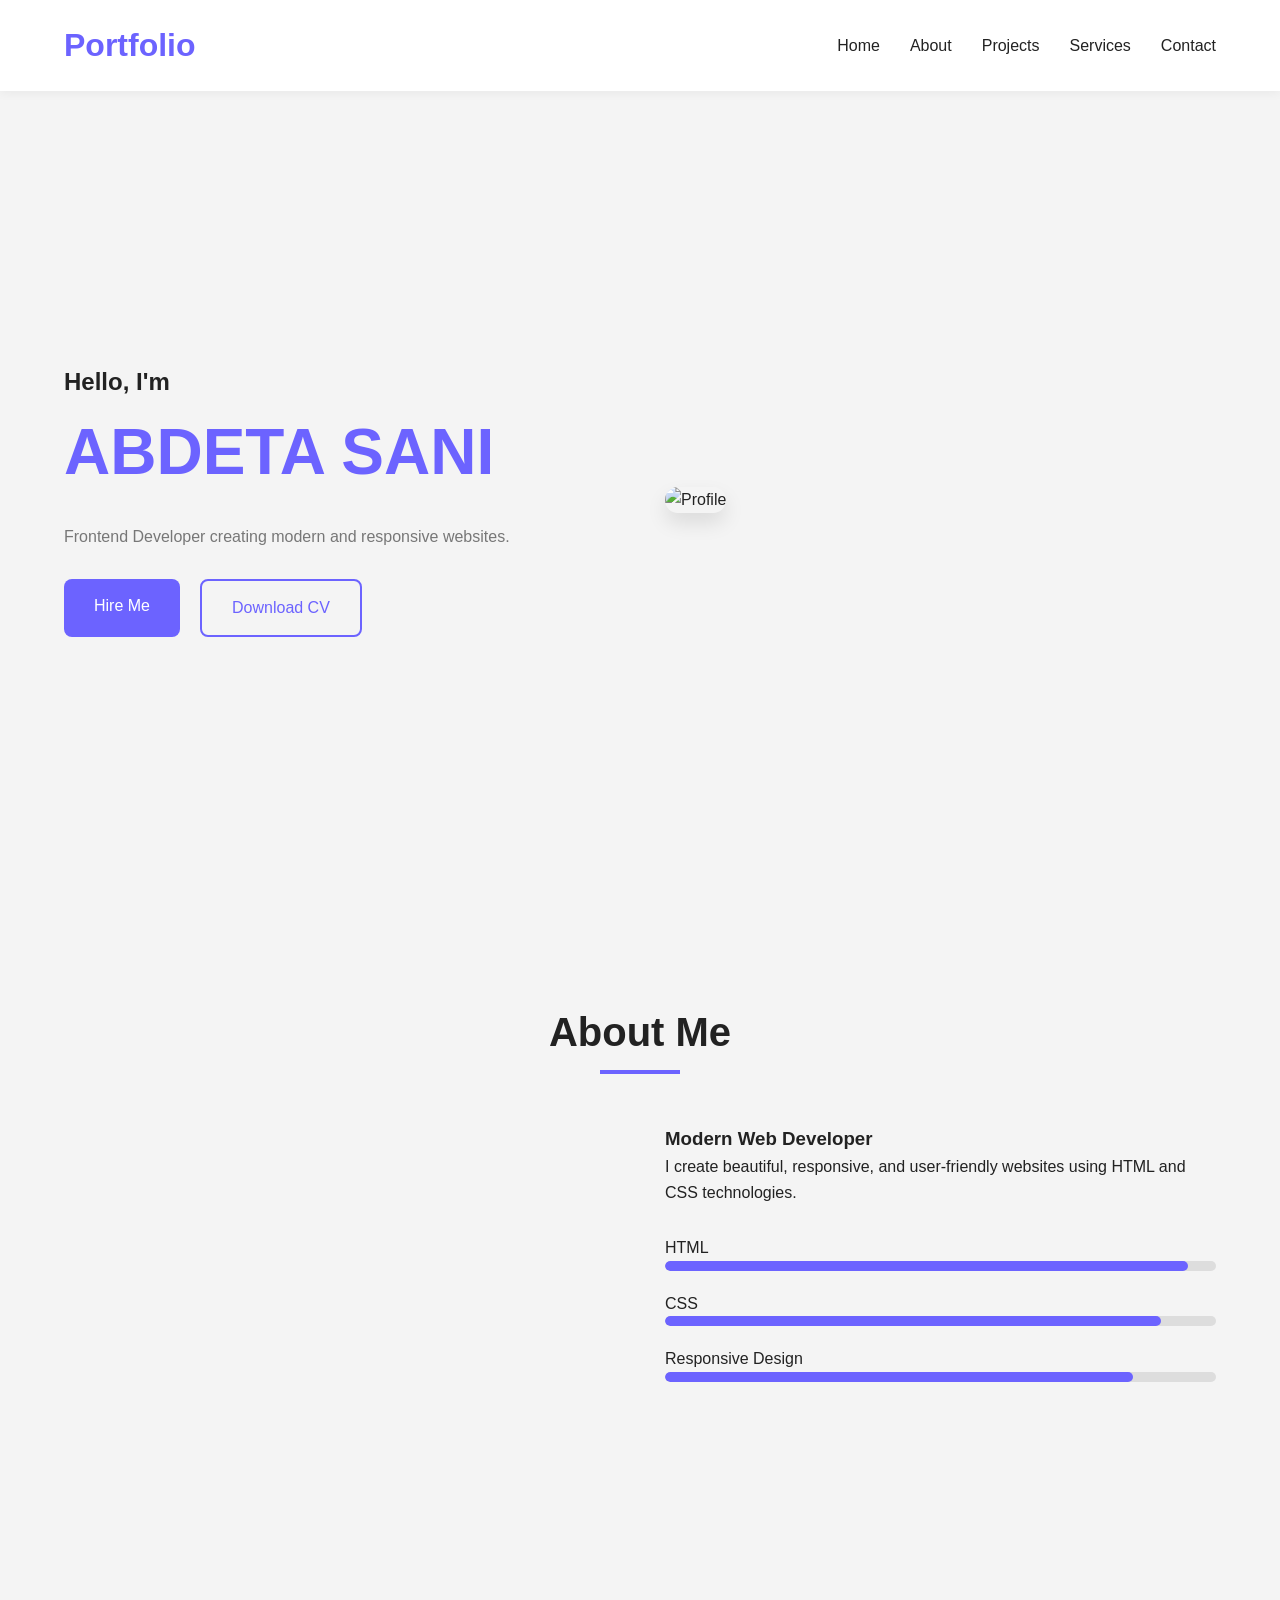
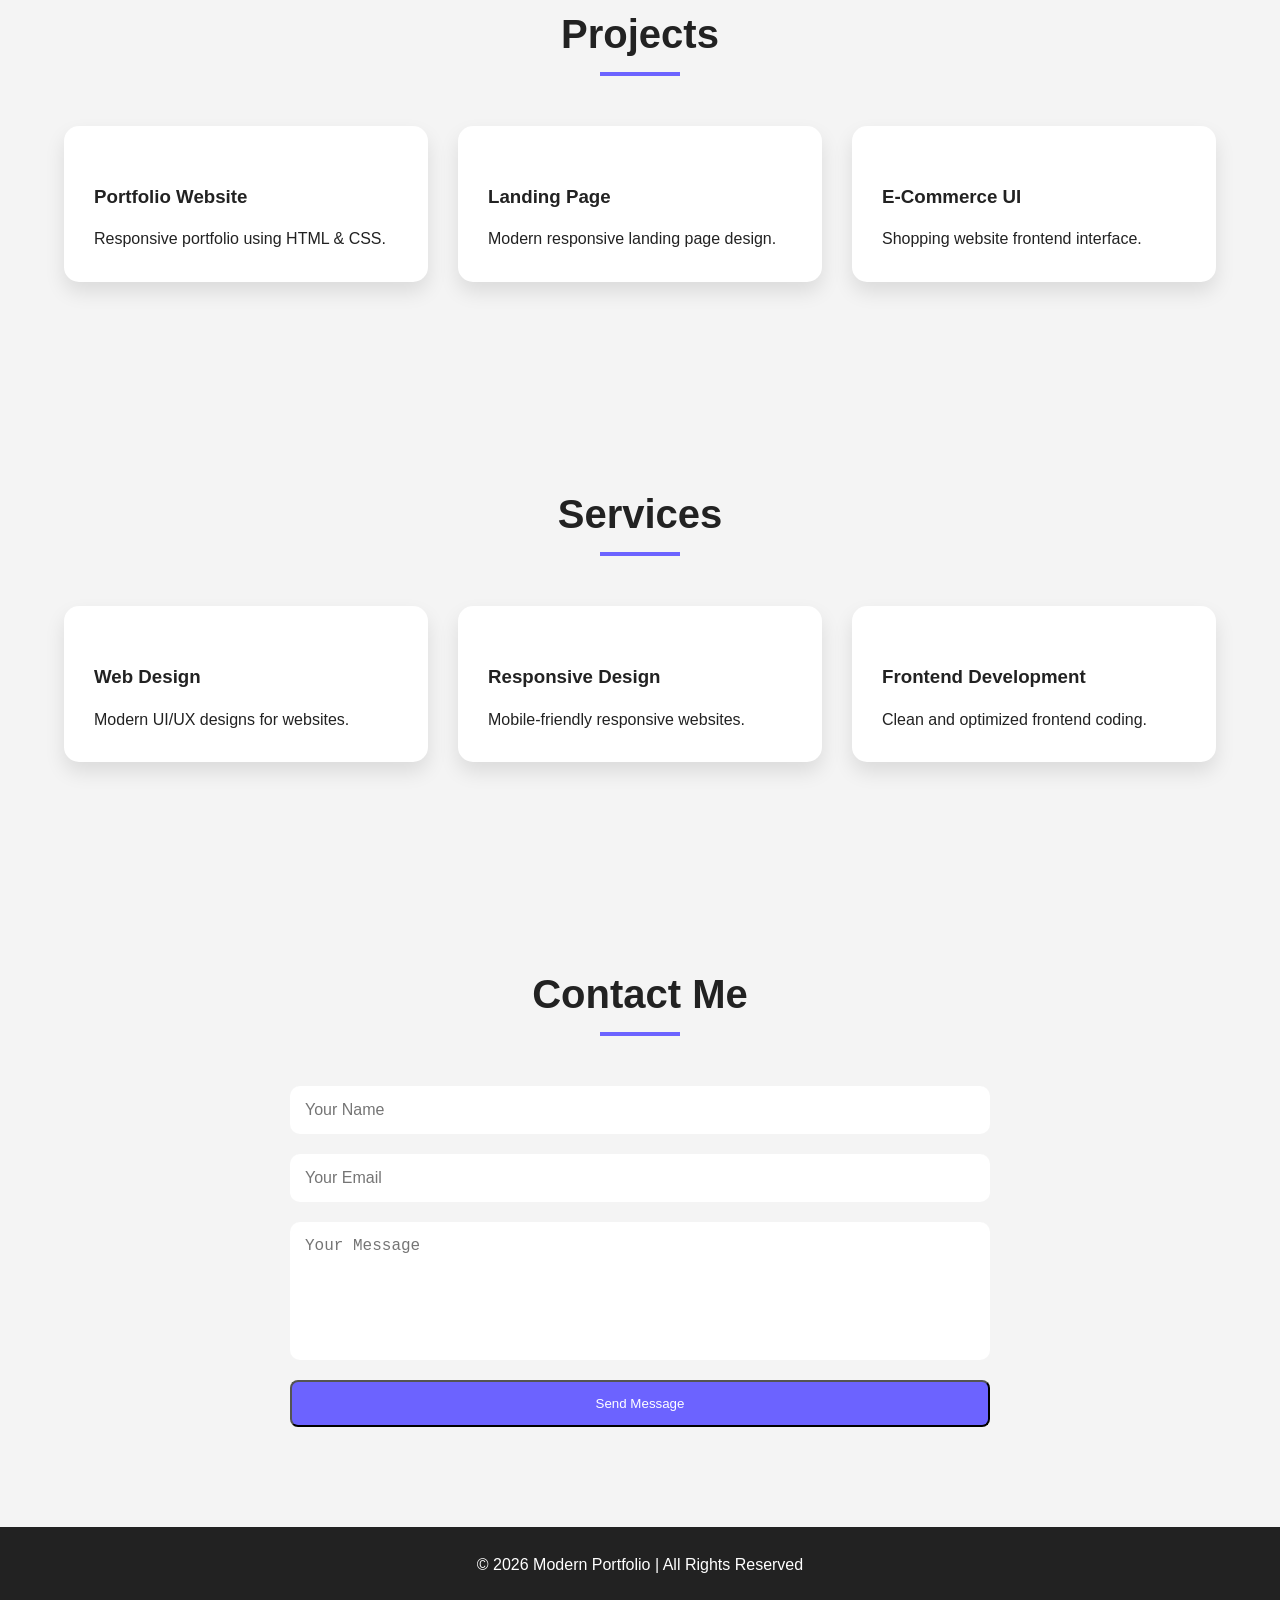
==== index.html @ 4d77610b "Add files via upload" ====
<!DOCTYPE html>
<html lang="en">
<head>
  <meta charset="UTF-8" />
  <meta name="viewport" content="width=device-width, initial-scale=1.0"/>
  <title>Modern Portfolio</title>

  <link rel="stylesheet" href="style.css">
</head>
<body>

  <!-- HEADER -->
  <header class="header">
    <div class="container nav-container">

      <h1 class="logo">Portfolio</h1>

      <nav>
        <ul class="nav-links">
          <li><a href="#home">Home</a></li>
          <li><a href="#about">About</a></li>
          <li><a href="#projects">Projects</a></li>
          <li><a href="#services">Services</a></li>
          <li><a href="#contact">Contact</a></li>
        </ul>
      </nav>

    </div>
  </header>

  <!-- HERO SECTION -->
  <section class="hero" id="home">

    <div class="container hero-grid">

      <div class="hero-text">
        <h2>Hello, I'm</h2>
        <h1>ABDETA SANI</h1>
        <p>
          Frontend Developer creating modern and responsive websites.
        </p>

        <div class="hero-buttons">
          <a href="#" class="btn">Hire Me</a>
          <a href="#" class="btn btn-outline">Download CV</a>
        </div>
      </div>

      <div class="hero-image">
        <img src="image/profile.png"width="200px" alt="Profile"/>
      </div>

    </div>

  </section>

  <!-- ABOUT -->
  <section class="about section" id="about">

    <div class="container">

      <h2 class="section-title">About Me</h2>

      <div class="about-grid">

        <div>
          <img src="image/profile.png" alt="">
        </div>

        <div class="about-content">
          <h3>Modern Web Developer</h3>

          <p>
            I create beautiful, responsive, and user-friendly websites
            using HTML and CSS technologies.
          </p>

          <div class="skills">

            <div class="skill">
              <p>HTML</p>
              <div class="progress">
                <span style="width:95%"></span>
              </div>
            </div>

            <div class="skill">
              <p>CSS</p>
              <div class="progress">
                <span style="width:90%"></span>
              </div>
            </div>

            <div class="skill">
              <p>Responsive Design</p>
              <div class="progress">
                <span style="width:85%"></span>
              </div>
            </div>

          </div>

        </div>

      </div>

    </div>

  </section>

  <!-- PROJECTS -->
  <section class="projects section" id="projects">

    <div class="container">

      <h2 class="section-title">Projects</h2>

      <div class="project-grid">

        <div class="card">
           <div>
          <img src="image/project1.jpg/project1.png"width="200px" alt="">
        </div>
  
          <h3>Portfolio Website</h3>
          <p>Responsive portfolio using HTML & CSS.</p>
        </div>

        <div class="card">
             <div>
          <img src="image/project2.png/project2.avif"width="200px" alt="">
        </div>

          <h3>Landing Page</h3>
          <p>Modern responsive landing page design.</p>
        </div>

        <div class="card">
           <div>
          <img src="image/project3.png/project3.jpg"width="200px" alt="">
        </div>
          <h3>E-Commerce UI</h3>
          <p>Shopping website frontend interface.</p>
        </div>

      </div>

    </div>

  </section>

  <!-- SERVICES -->
  <section class="services section" id="services">

    <div class="container">

      <h2 class="section-title">Services</h2>

      <div class="service-grid">

        <div class="card">
           <div>
          <img src="image/prof.png/proj.jpg"width="200px" alt="">
        </div>
          <h3>Web Design</h3>
          <p>Modern UI/UX designs for websites.</p>
        </div>

        <div class="card">
           <div>
          <img src="image/prof1.png/prof.webp"width="200px" alt="">
        </div>
          <h3>Responsive Design</h3>
        
          <p>Mobile-friendly responsive websites.</p>
        </div>

        <div class="card">
            <div>
          <img src="image/prof2.png/porx.jpg"width="200px" alt="">
        </div>
          <h3>Frontend Development</h3>
          <p>Clean and optimized frontend coding.</p>
        </div>

      </div>

    </div>

  </section>

  <!-- CONTACT -->
  <section class="contact section" id="contact">

    <div class="container">

      <h2 class="section-title">Contact Me</h2>

      <form class="contact-form">

        <input type="text" placeholder="Your Name">
        <input type="email" placeholder="Your Email">
        <textarea rows="6" placeholder="Your Message"></textarea>

        <button type="submit" class="btn">
          Send Message
        </button>

      </form>

    </div>

  </section>

  <!-- FOOTER -->
  <footer class="footer">
    <p>© 2026 Modern Portfolio | All Rights Reserved</p>
  </footer>

</body>
</html>
---- style.css ----
/* =========================
   CSS VARIABLES
========================= */

:root{
  --primary-color:#6c63ff;
  --secondary-color:#4b47c5;
  --dark-color:#222;
  --light-color:#f4f4f4;
  --white:#fff;
  --gray:#777;

  --transition:0.3s ease;

  --shadow:
    0 10px 20px rgba(0,0,0,0.1);
}

/* =========================
   RESET
========================= */

*{
  margin:0;
  padding:0;
  box-sizing:border-box;
}

html{
  scroll-behavior:smooth;
}

body{
  font-family:Arial, Helvetica, sans-serif;
  background:var(--light-color);
  color:var(--dark-color);
  line-height:1.6;
}

/* =========================
   GLOBAL COMPONENTS
========================= */

.container{
  width:90%;
  max-width:1200px;
  margin:auto;
}

.section{
  padding:100px 0;
}

.section-title{
  text-align:center;
  font-size:2.5rem;
  margin-bottom:60px;
  position:relative;
}

.section-title::after{
  content:'';
  width:80px;
  height:4px;
  background:var(--primary-color);
  position:absolute;
  bottom:-10px;
  left:50%;
  transform:translateX(-50%);
}

.btn{
  display:inline-block;
  padding:14px 30px;
  background:var(--primary-color);
  color:var(--white);
  text-decoration:none;
  border-radius:8px;
  transition:var(--transition);
}

.btn:hover{
  background:var(--secondary-color);
  transform:translateY(-5px);
}

.btn-outline{
  background:transparent;
  border:2px solid var(--primary-color);
  color:var(--primary-color);
}

.btn-outline:hover{
  background:var(--primary-color);
  color:var(--white);
}

/* =========================
   HEADER
========================= */

.header{
  width:100%;
  background:var(--white);
  position:fixed;
  top:0;
  left:0;
  z-index:1000;
  box-shadow:0 2px 10px rgba(0,0,0,0.05);
}

.nav-container{
  display:flex;
  justify-content:space-between;
  align-items:center;
  padding:20px 0;
}

.logo{
  color:var(--primary-color);
}

.nav-links{
  display:flex;
  gap:30px;
  list-style:none;
}

.nav-links a{
  text-decoration:none;
  color:var(--dark-color);
  transition:var(--transition);
}

.nav-links a:hover{
  color:var(--primary-color);
}

/* =========================
   HERO SECTION
========================= */

.hero{
  min-height:100vh;
  display:flex;
  align-items:center;
  padding-top:100px;
}

.hero-grid{
  display:grid;
  grid-template-columns:repeat(2,1fr);
  gap:50px;
  align-items:center;
}

.hero-text h1{
  font-size:4rem;
  color:var(--primary-color);
}

.hero-text p{
  margin:20px 0;
  color:var(--gray);
}

.hero-buttons{
  display:flex;
  gap:20px;
  margin-top:30px;
}

.hero-image img{
  width:100%;
  border-radius:20px;
  animation:float 4s ease-in-out infinite;
  box-shadow:var(--shadow);
}

/* Animation */

@keyframes float{
  0%{
    transform:translateY(0);
  }
  50%{
    transform:translateY(-15px);
  }
  100%{
    transform:translateY(0);
  }
}

/* =========================
   ABOUT SECTION
========================= */

.about-grid{
  display:grid;
  grid-template-columns:1fr 1fr;
  gap:50px;
  align-items:center;
}

.about-grid img{
  width:100%;
  border-radius:20px;
}

.skills{
  margin-top:30px;
}

.skill{
  margin-bottom:20px;
}

.progress{
  width:100%;
  height:10px;
  background:#ddd;
  border-radius:20px;
  overflow:hidden;
}

.progress span{
  display:block;
  height:100%;
  background:var(--primary-color);
  border-radius:20px;
}

/* =========================
   PROJECTS
========================= */

.project-grid{
  display:grid;
  grid-template-columns:
    repeat(auto-fit,minmax(250px,1fr));
  gap:30px;
}

/* CARD COMPONENT */

.card{
  background:var(--white);
  padding:30px;
  border-radius:15px;
  box-shadow:var(--shadow);
  transition:var(--transition);
}

.card:hover{
  transform:translateY(-10px);
}

.card h3{
  margin-bottom:15px;
}

/* =========================
   SERVICES
========================= */

.service-grid{
  display:grid;
  grid-template-columns:
    repeat(auto-fit,minmax(250px,1fr));
  gap:30px;
}

/* =========================
   CONTACT
========================= */

.contact-form{
  max-width:700px;
  margin:auto;

  display:flex;
  flex-direction:column;
  gap:20px;
}

.contact-form input,
.contact-form textarea{
  padding:15px;
  border:none;
  border-radius:10px;
  outline:none;
  font-size:1rem;
}

.contact-form textarea{
  resize:none;
}

/* =========================
   FOOTER
========================= */

.footer{
  background:var(--dark-color);
  color:var(--white);
  text-align:center;
  padding:25px;
}

/* =========================
   RESPONSIVE DESIGN
========================= */

@media(max-width:992px){

  .hero-grid,
  .about-grid{
    grid-template-columns:1fr;
    text-align:center;
  }

  .hero-buttons{
    justify-content:center;
  }

}

@media(max-width:768px){

  .nav-container{
    flex-direction:column;
    gap:20px;
  }

  .nav-links{
    flex-wrap:wrap;
    justify-content:center;
    gap:15px;
  }

  .hero-text h1{
    font-size:3rem;
  }

  .section-title{
    font-size:2rem;
  }

}

@media(max-width:500px){

  .hero-text h1{
    font-size:2.3rem;
  }

  .btn{
    padding:12px 20px;
  }

  .section{
    padding:70px 0;
  }

}
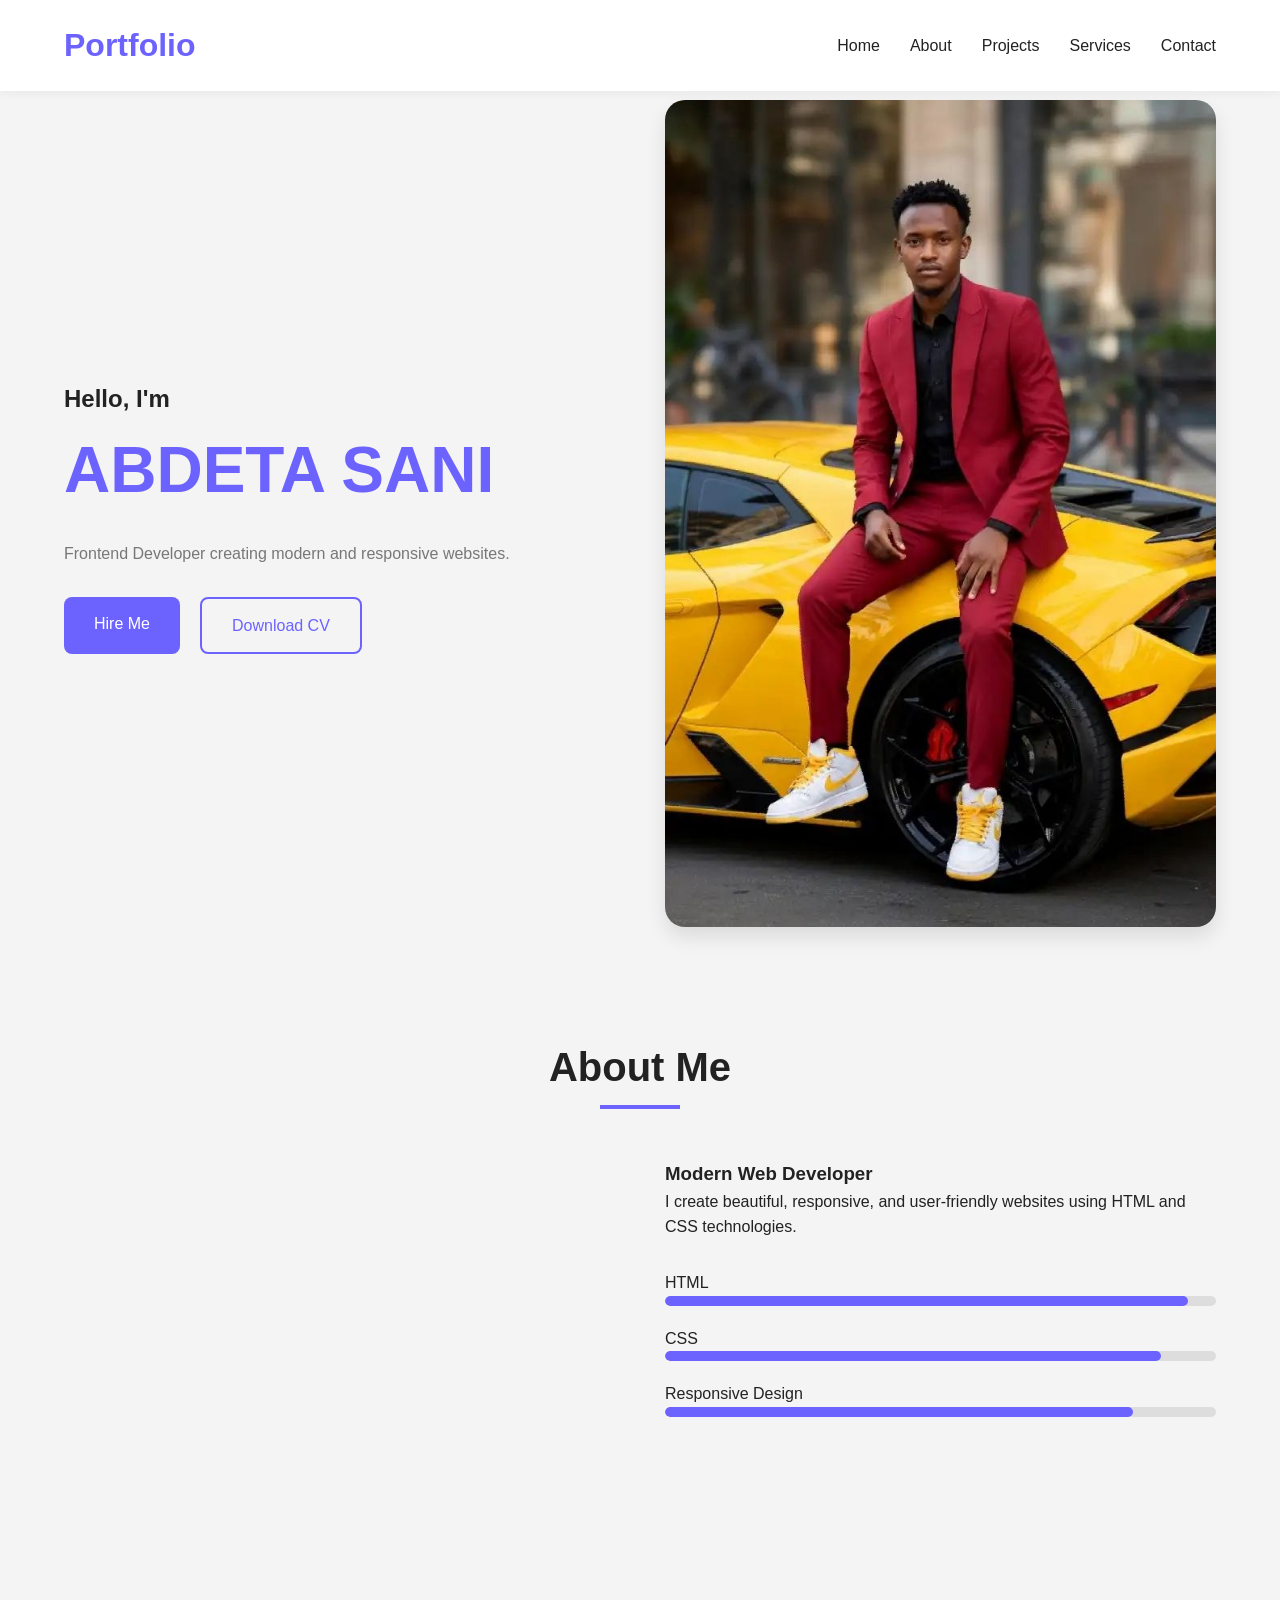
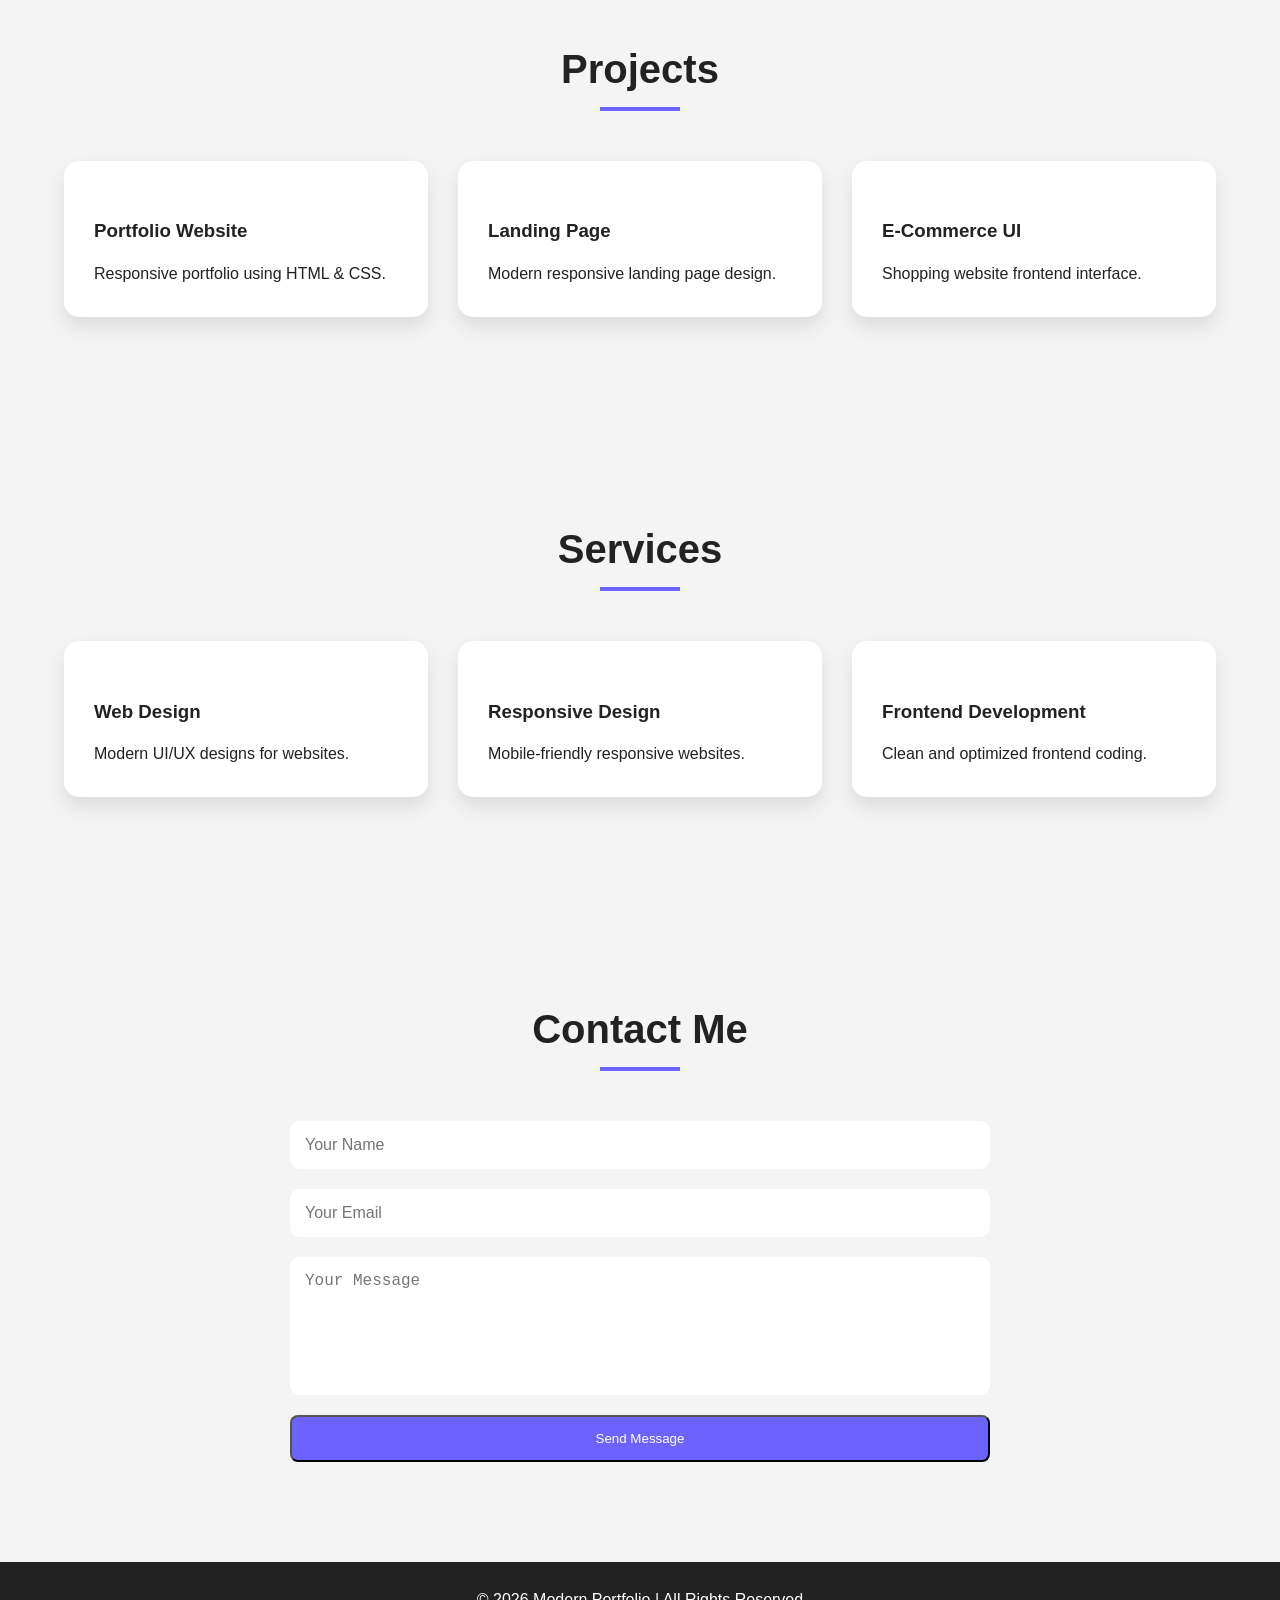
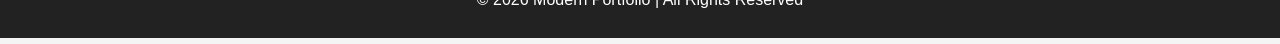
==== commit 215ae587: "Update index.html Signed-off-by: abdisani65-commits <abdisani65@gmail.com>" ====
--- a/index.html
+++ b/index.html
@@ -47,7 +47,7 @@
       </div>
 
       <div class="hero-image">
-        <img src="image/profile.png"width="200px" alt="Profile"/>
+        <img src="profile.png"width="200px" alt="Profile"/>
       </div>
 
     </div>
@@ -218,4 +218,4 @@
   </footer>
 
 </body>
-</html>+</html>
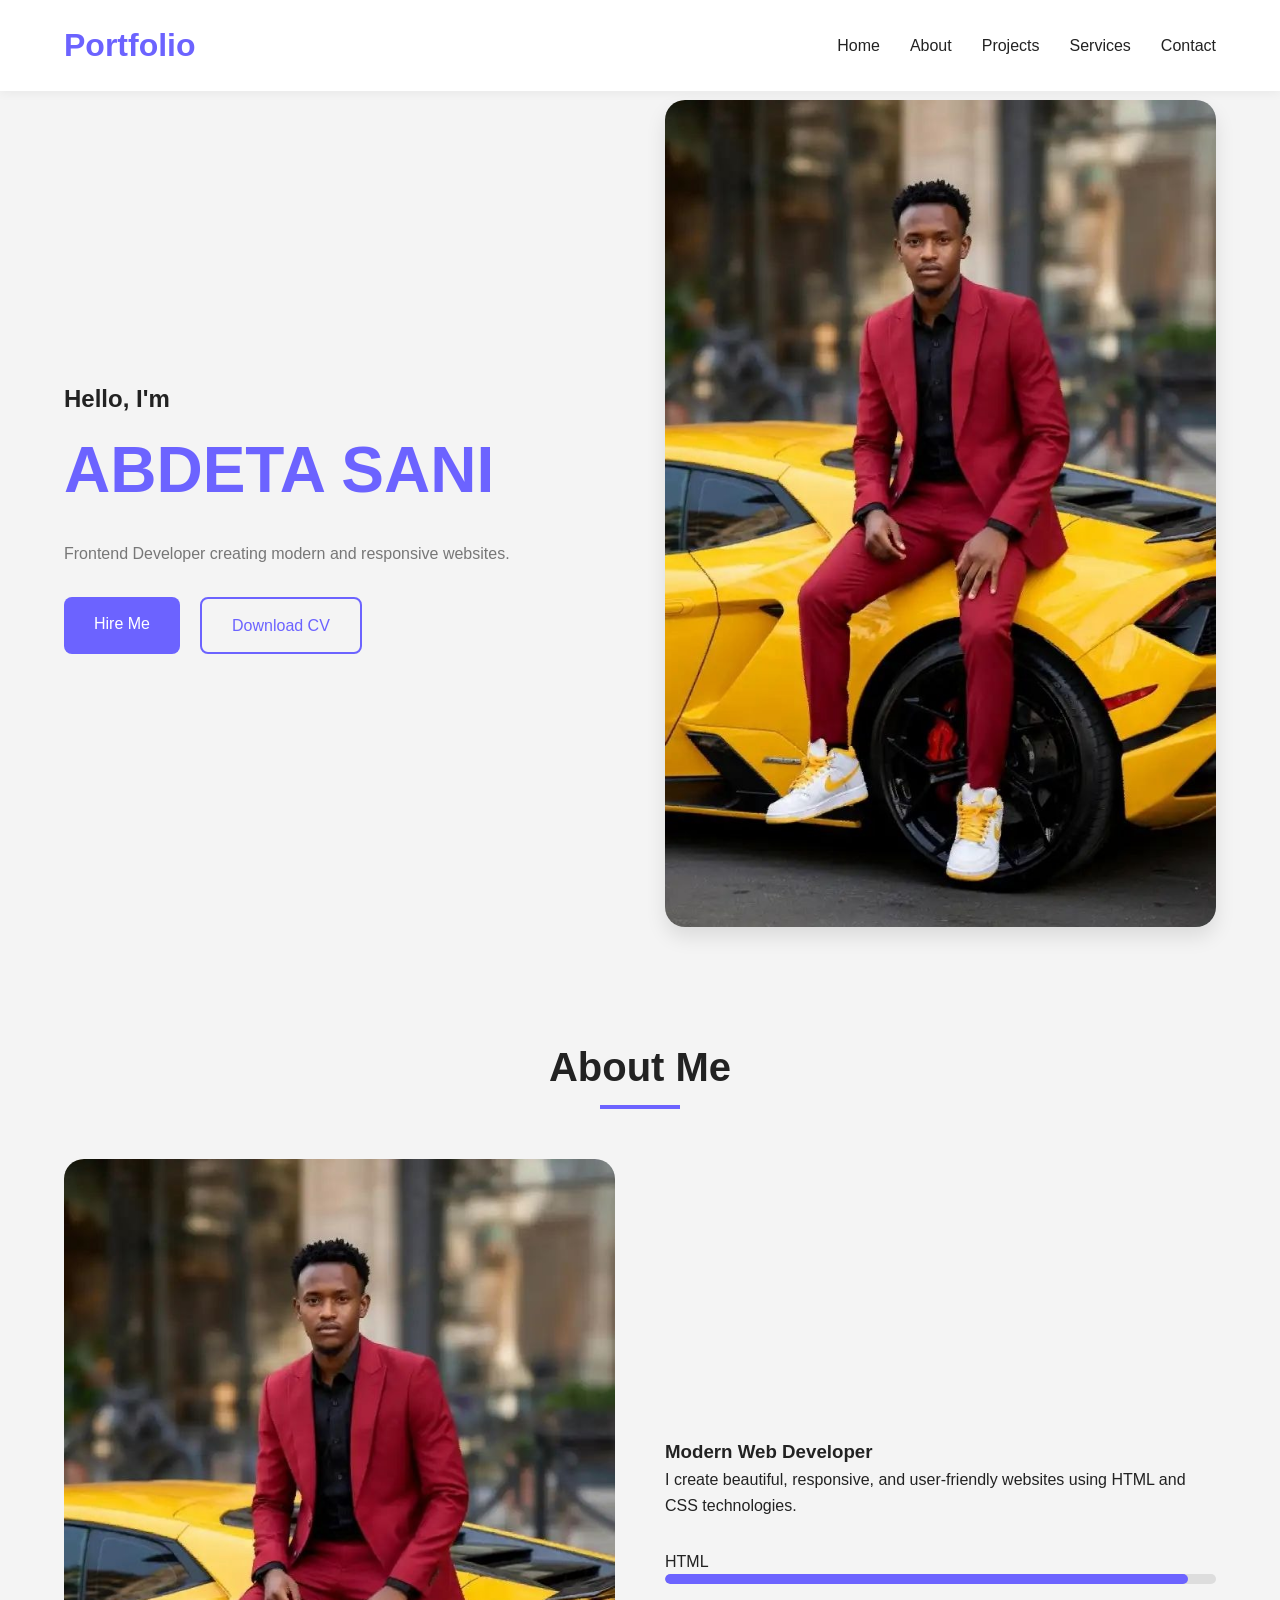
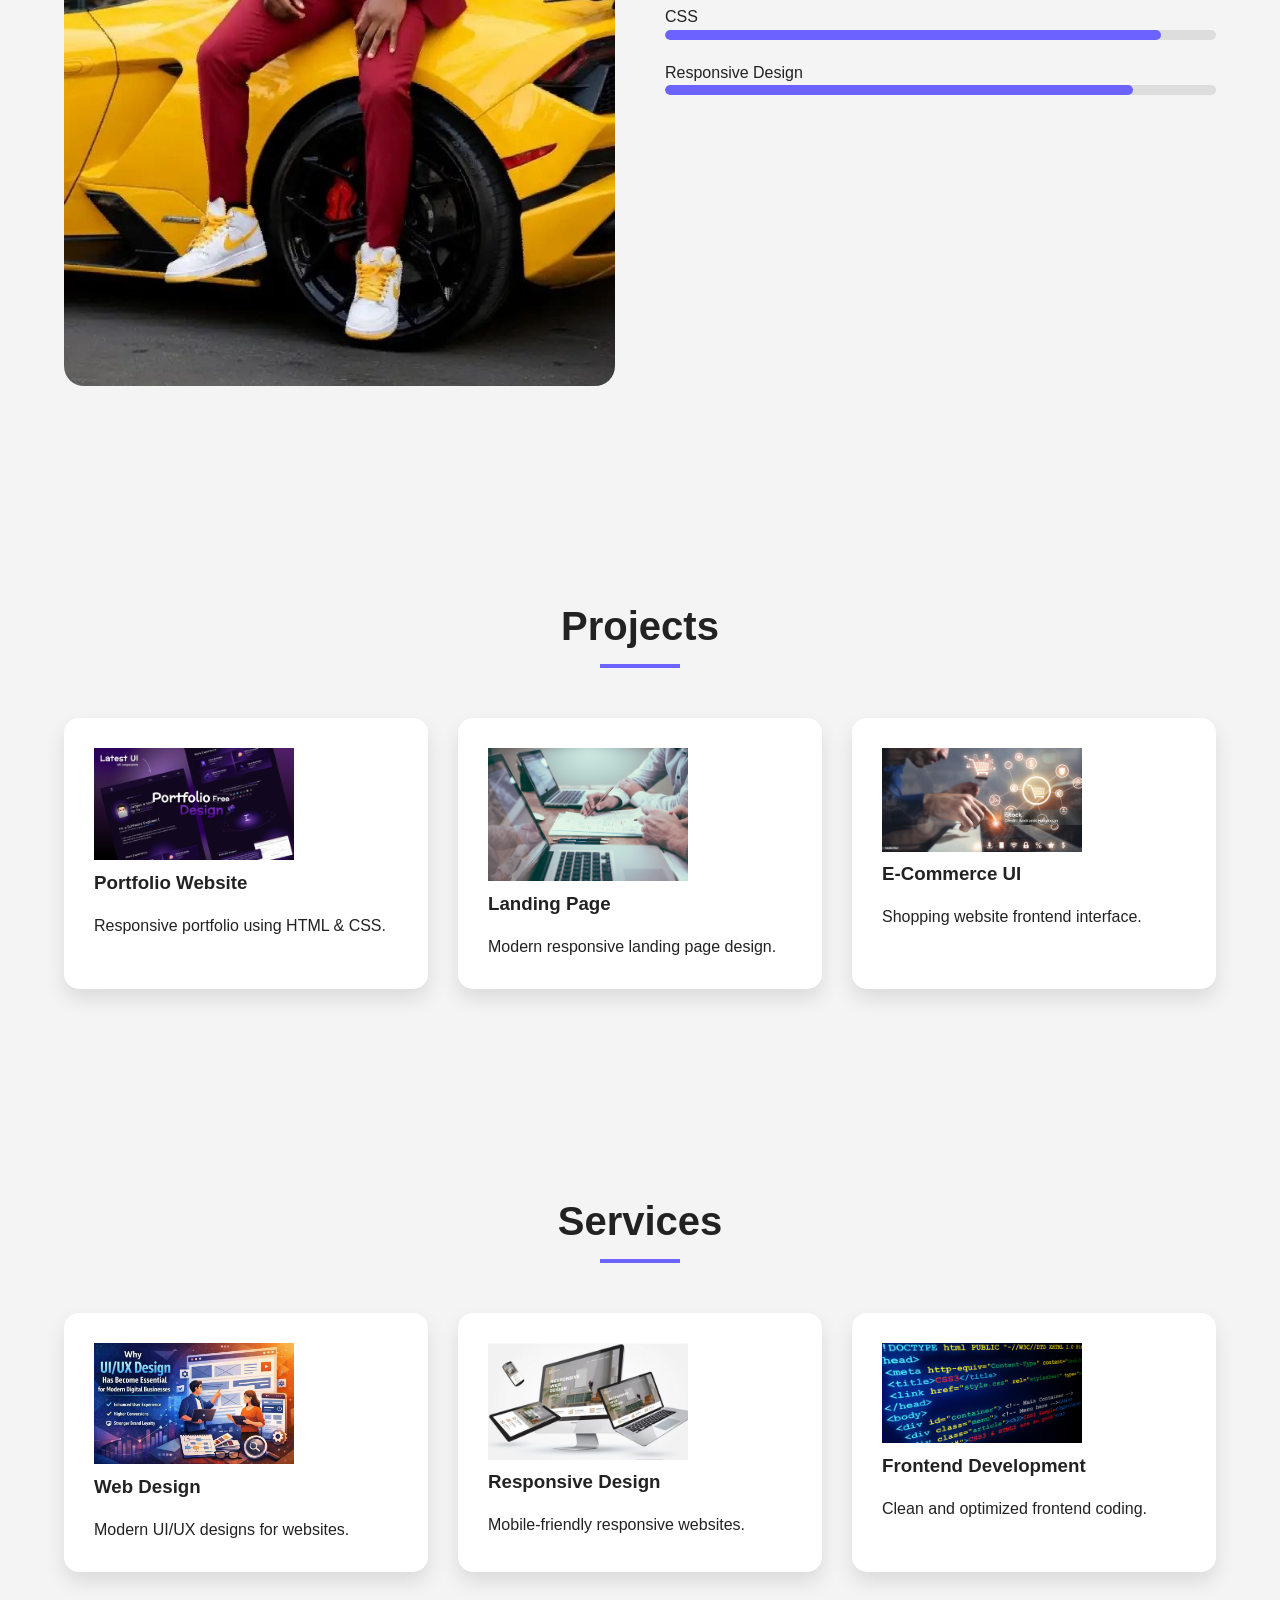
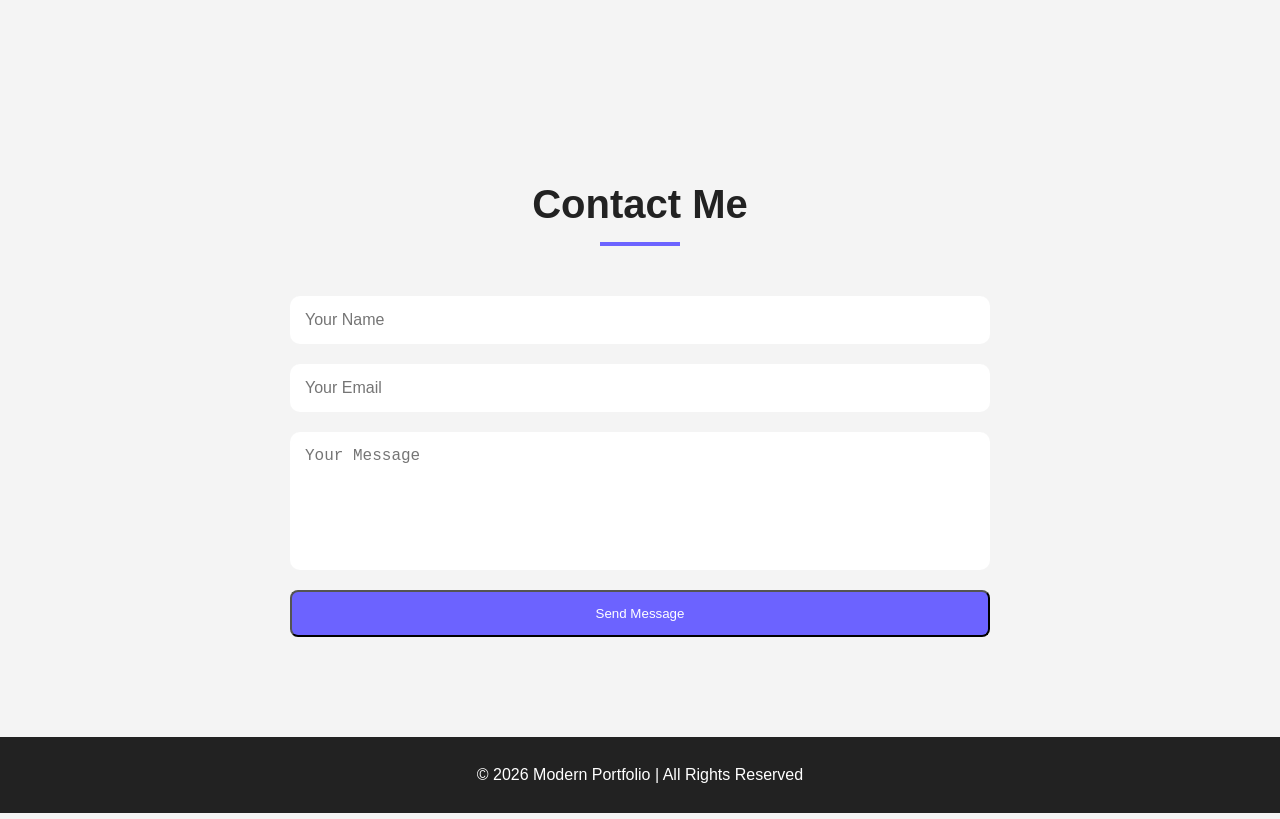
==== commit 690e25d8: "Update index.html Signed-off-by: abdisani65-commits <abdisani65@gmail.com>" ====
--- a/index.html
+++ b/index.html
@@ -64,7 +64,7 @@
       <div class="about-grid">
 
         <div>
-          <img src="image/profile.png" alt="">
+          <img src="profile.png" alt="">
         </div>
 
         <div class="about-content">
@@ -119,7 +119,7 @@
 
         <div class="card">
            <div>
-          <img src="image/project1.jpg/project1.png"width="200px" alt="">
+          <img src="project1.png"width="200px" alt="">
         </div>
   
           <h3>Portfolio Website</h3>
@@ -128,7 +128,7 @@
 
         <div class="card">
              <div>
-          <img src="image/project2.png/project2.avif"width="200px" alt="">
+          <img src="project2.avif"width="200px" alt="">
         </div>
 
           <h3>Landing Page</h3>
@@ -137,7 +137,7 @@
 
         <div class="card">
            <div>
-          <img src="image/project3.png/project3.jpg"width="200px" alt="">
+          <img src="project3.jpg"width="200px" alt="">
         </div>
           <h3>E-Commerce UI</h3>
           <p>Shopping website frontend interface.</p>
@@ -160,7 +160,7 @@
 
         <div class="card">
            <div>
-          <img src="image/prof.png/proj.jpg"width="200px" alt="">
+          <img src="proj.jpg"width="200px" alt="">
         </div>
           <h3>Web Design</h3>
           <p>Modern UI/UX designs for websites.</p>
@@ -168,7 +168,7 @@
 
         <div class="card">
            <div>
-          <img src="image/prof1.png/prof.webp"width="200px" alt="">
+          <img src="prof.webp"width="200px" alt="">
         </div>
           <h3>Responsive Design</h3>
         
@@ -177,7 +177,7 @@
 
         <div class="card">
             <div>
-          <img src="image/prof2.png/porx.jpg"width="200px" alt="">
+          <img src="porx.jpg"width="200px" alt="">
         </div>
           <h3>Frontend Development</h3>
           <p>Clean and optimized frontend coding.</p>
